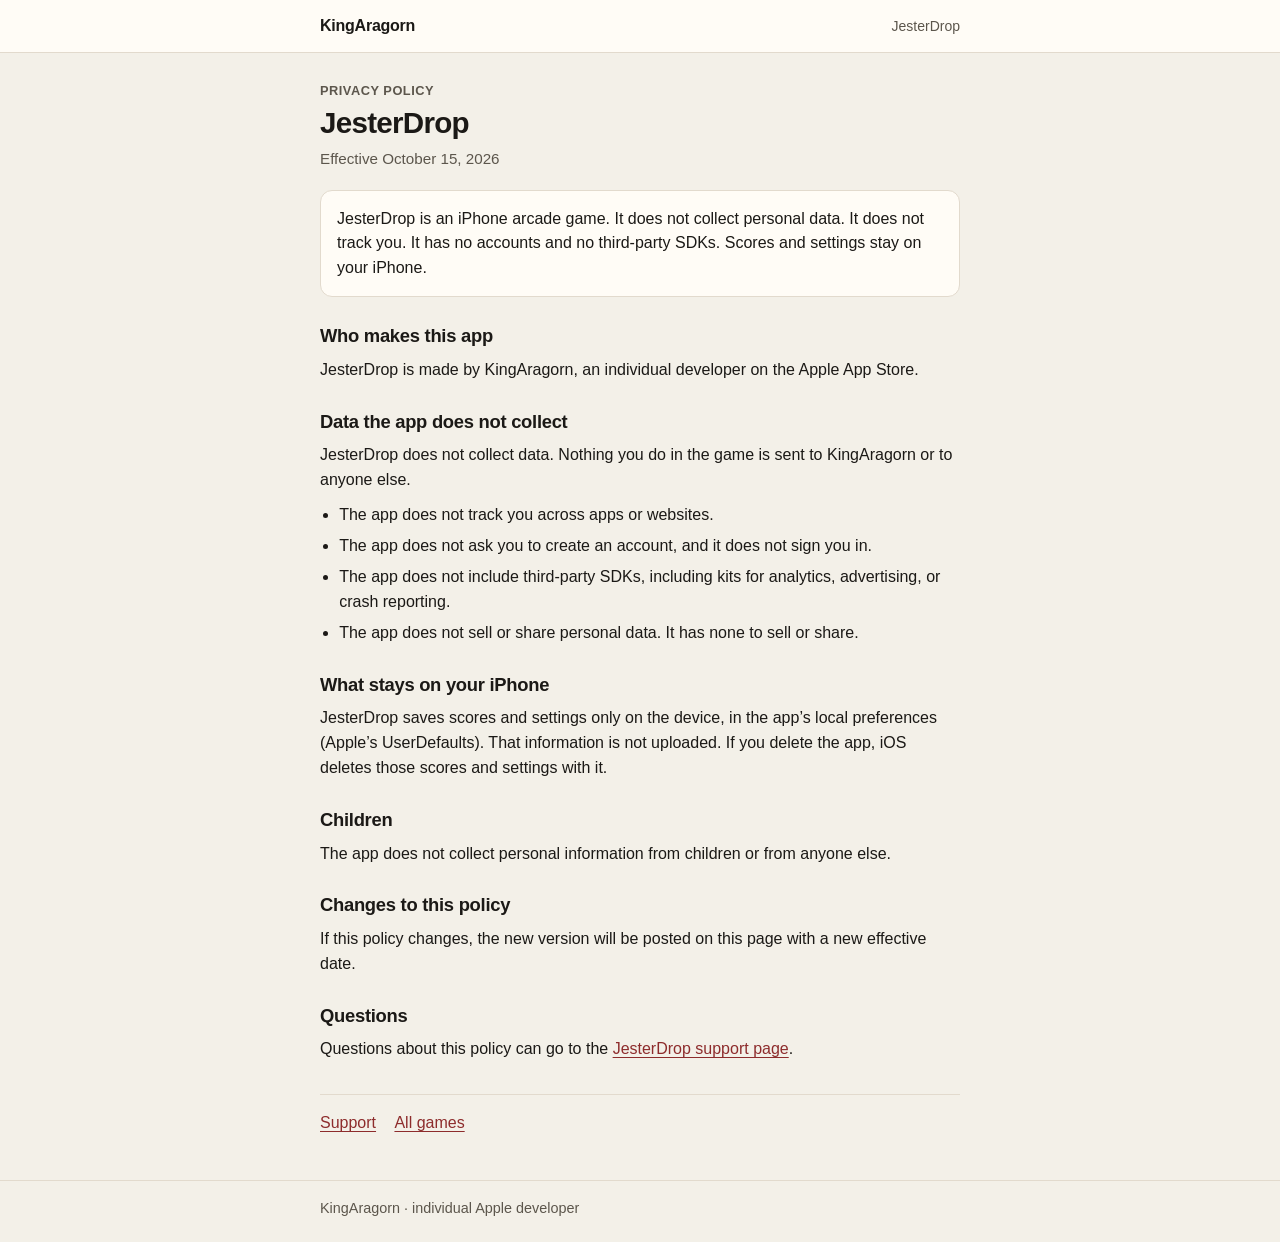
==== jesterdrop/privacy.html @ f9ef1bdb "Add GitHub Pages privacy and support pages for JesterDrop. Publish a root index, a shared stylesheet" ====
<!DOCTYPE html>
<html lang="en">
<head>
  <meta charset="utf-8">
  <meta name="viewport" content="width=device-width, initial-scale=1">
  <meta name="description" content="Privacy policy for JesterDrop, an iPhone arcade game that collects no data.">
  <meta name="theme-color" content="#fffcf6">
  <title>JesterDrop privacy policy</title>
  <link rel="stylesheet" href="../styles.css">
</head>
<body>
  <header class="site-header">
    <div class="wrap">
      <a class="brand" href="../index.html">KingAragorn</a>
      <p class="header-note">JesterDrop</p>
    </div>
  </header>

  <main class="wrap">
    <p class="kicker">Privacy policy</p>
    <h1>JesterDrop</h1>
    <p class="meta">Effective <time datetime="2026-10-15">October 15, 2026</time></p>

    <div class="summary">
      <p>JesterDrop is an iPhone arcade game. It does not collect personal data. It does not track you. It has no accounts and no third-party SDKs. Scores and settings stay on your iPhone.</p>
    </div>

    <h2>Who makes this app</h2>
    <p>JesterDrop is made by KingAragorn, an individual developer on the Apple App Store.</p>

    <h2>Data the app does not collect</h2>
    <p>JesterDrop does not collect data. Nothing you do in the game is sent to KingAragorn or to anyone else.</p>
    <ul>
      <li>The app does not track you across apps or websites.</li>
      <li>The app does not ask you to create an account, and it does not sign you in.</li>
      <li>The app does not include third-party SDKs, including kits for analytics, advertising, or crash reporting.</li>
      <li>The app does not sell or share personal data. It has none to sell or share.</li>
    </ul>

    <h2>What stays on your iPhone</h2>
    <p>JesterDrop saves scores and settings only on the device, in the app’s local preferences (Apple’s UserDefaults). That information is not uploaded. If you delete the app, iOS deletes those scores and settings with it.</p>

    <h2>Children</h2>
    <p>The app does not collect personal information from children or from anyone else.</p>

    <h2>Changes to this policy</h2>
    <p>If this policy changes, the new version will be posted on this page with a new effective date.</p>

    <h2>Questions</h2>
    <p>Questions about this policy can go to the <a href="support.html">JesterDrop support page</a>.</p>

    <nav class="page-nav" aria-label="JesterDrop pages">
      <a href="support.html">Support</a>
      <a href="../index.html">All games</a>
    </nav>
  </main>

  <footer class="site-footer">
    <div class="wrap">
      <p>KingAragorn · individual Apple developer</p>
    </div>
  </footer>
</body>
</html>
---- styles.css ----
:root {
  color-scheme: light;
  --bg: #f3f0e8;
  --surface: #fffcf6;
  --ink: #1b1916;
  --muted: #5c564c;
  --line: #e2dacd;
  --accent: #8d2c2c;
  --accent-hover: #6d2121;
  --focus: #1b1916;
}

*,
*::before,
*::after {
  box-sizing: border-box;
}

html {
  font-size: 100%;
}

body {
  margin: 0;
  min-height: 100vh;
  display: flex;
  flex-direction: column;
  font-family: -apple-system, BlinkMacSystemFont, "Segoe UI", Roboto, Helvetica, Arial, sans-serif;
  background: var(--bg);
  color: var(--ink);
  line-height: 1.55;
  -webkit-font-smoothing: antialiased;
}

a {
  color: var(--accent);
  text-underline-offset: 0.16em;
}

a:hover {
  color: var(--accent-hover);
}

a:focus-visible {
  outline: 2px solid var(--focus);
  outline-offset: 3px;
  border-radius: 2px;
}

.wrap {
  width: min(40rem, calc(100% - 2rem));
  margin-inline: auto;
}

.site-header {
  background: var(--surface);
  border-bottom: 1px solid var(--line);
}

.site-header .wrap {
  display: flex;
  align-items: baseline;
  justify-content: space-between;
  gap: 1rem;
  padding: 0.85rem 0;
}

.brand {
  color: var(--ink);
  font-weight: 600;
  letter-spacing: -0.015em;
  text-decoration: none;
}

.brand:hover {
  color: var(--accent);
}

.header-note {
  margin: 0;
  color: var(--muted);
  font-size: 0.875rem;
}

main {
  flex: 1;
  padding: 1.75rem 0 2.75rem;
}

h1 {
  margin: 0 0 0.4rem;
  font-size: 1.85rem;
  line-height: 1.15;
  letter-spacing: -0.025em;
}

h2 {
  margin: 1.7rem 0 0.45rem;
  font-size: 1.15rem;
  line-height: 1.3;
  letter-spacing: -0.015em;
}

p {
  margin: 0.6rem 0;
}

.kicker {
  margin: 0 0 0.35rem;
  color: var(--muted);
  font-size: 0.8rem;
  font-weight: 600;
  letter-spacing: 0.04em;
  text-transform: uppercase;
}

.meta {
  margin-top: 0;
  color: var(--muted);
  font-size: 0.95rem;
}

.summary {
  margin: 1.25rem 0 0;
  padding: 0.95rem 1rem;
  background: var(--surface);
  border: 1px solid var(--line);
  border-radius: 12px;
}

.summary p:first-child {
  margin-top: 0;
}

.summary p:last-child {
  margin-bottom: 0;
}

ul {
  margin: 0.5rem 0 0;
  padding-left: 1.2rem;
}

li + li {
  margin-top: 0.4rem;
}

.app-list {
  list-style: none;
  margin: 1.35rem 0 0;
  padding: 0;
  display: grid;
  gap: 0.75rem;
}

.app-card {
  background: var(--surface);
  border: 1px solid var(--line);
  border-radius: 12px;
  padding: 1.05rem 1.1rem 1.1rem;
}

.app-card h2 {
  margin: 0;
}

.app-card p {
  margin: 0.35rem 0 0;
  color: var(--muted);
}

.app-links {
  display: flex;
  flex-wrap: wrap;
  gap: 0.35rem 1.15rem;
  margin-top: 0.8rem;
}

.page-nav {
  display: flex;
  flex-wrap: wrap;
  gap: 0.35rem 1.15rem;
  margin-top: 2rem;
  padding-top: 1rem;
  border-top: 1px solid var(--line);
}

.note {
  color: var(--muted);
  font-size: 0.92rem;
}

.site-footer {
  border-top: 1px solid var(--line);
  color: var(--muted);
  font-size: 0.9rem;
}

.site-footer .wrap {
  padding: 1rem 0 1.4rem;
}

.site-footer p {
  margin: 0;
}

@media (max-width: 32rem) {
  h1 {
    font-size: 1.55rem;
  }

  main {
    padding-top: 1.4rem;
  }

  .header-note {
    display: none;
  }
}
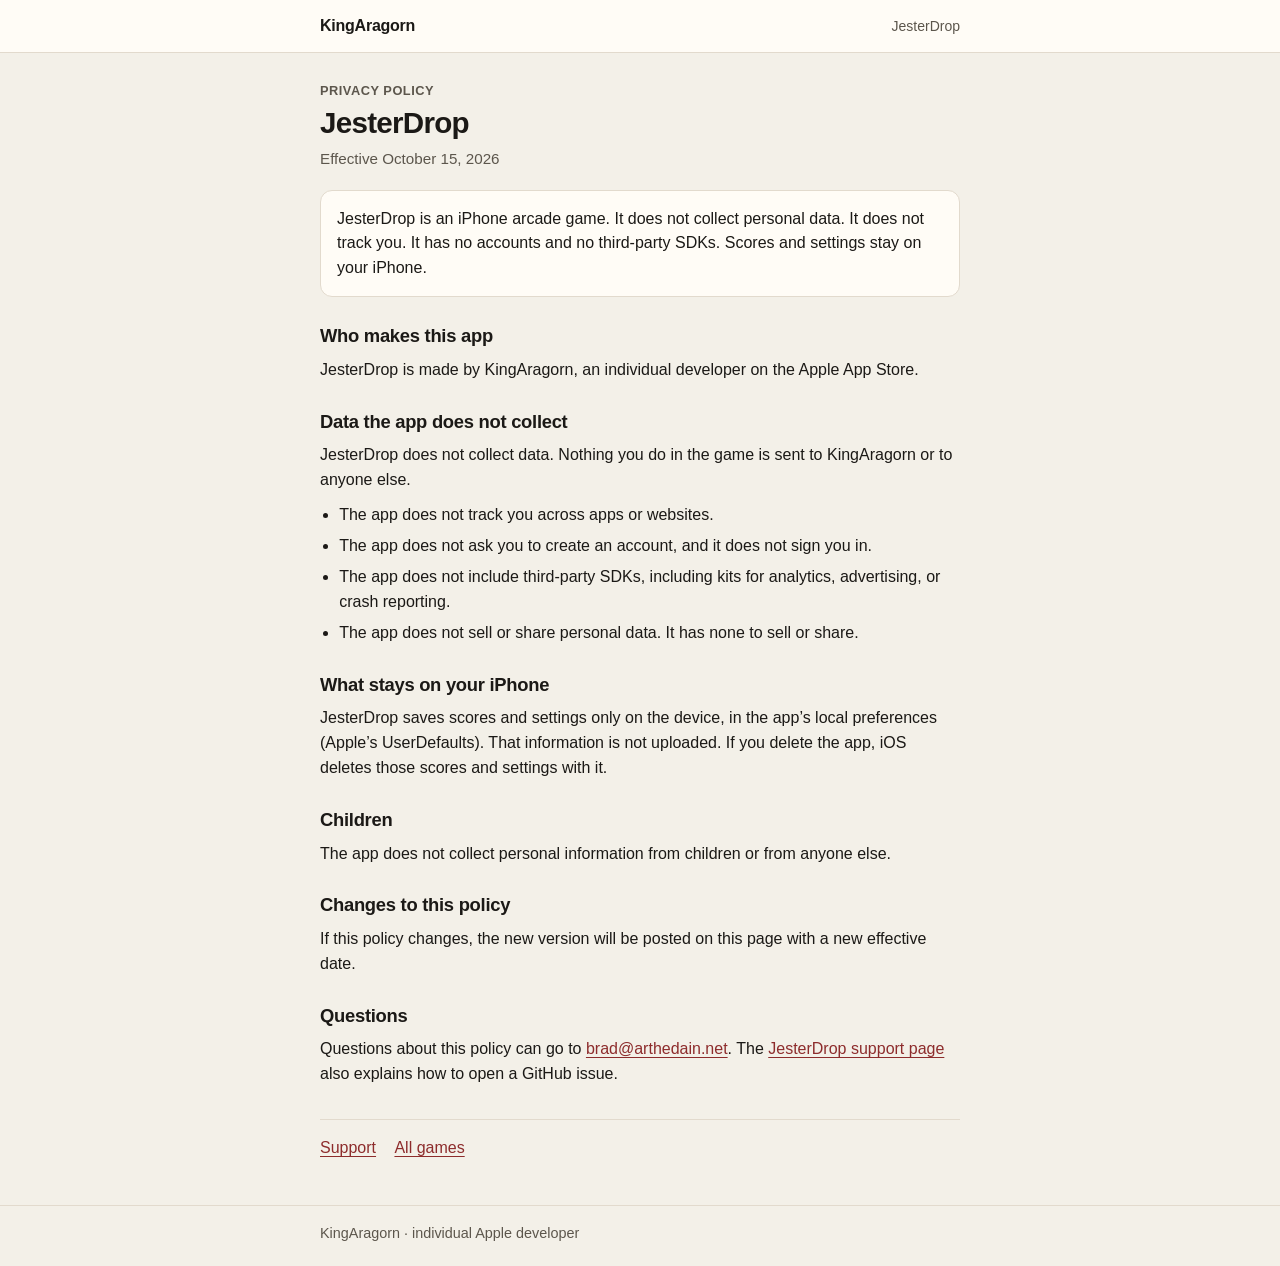
==== commit cacf8b0e: "Use brad@arthedain.net as the support contact. Email is the primary way to get help on the privacy a" ====
--- a/jesterdrop/privacy.html
+++ b/jesterdrop/privacy.html
@@ -47,7 +47,7 @@
     <p>If this policy changes, the new version will be posted on this page with a new effective date.</p>
 
     <h2>Questions</h2>
-    <p>Questions about this policy can go to the <a href="support.html">JesterDrop support page</a>.</p>
+    <p>Questions about this policy can go to <a href="mailto:brad@arthedain.net">brad@arthedain.net</a>. The <a href="support.html">JesterDrop support page</a> also explains how to open a GitHub issue.</p>
 
     <nav class="page-nav" aria-label="JesterDrop pages">
       <a href="support.html">Support</a>
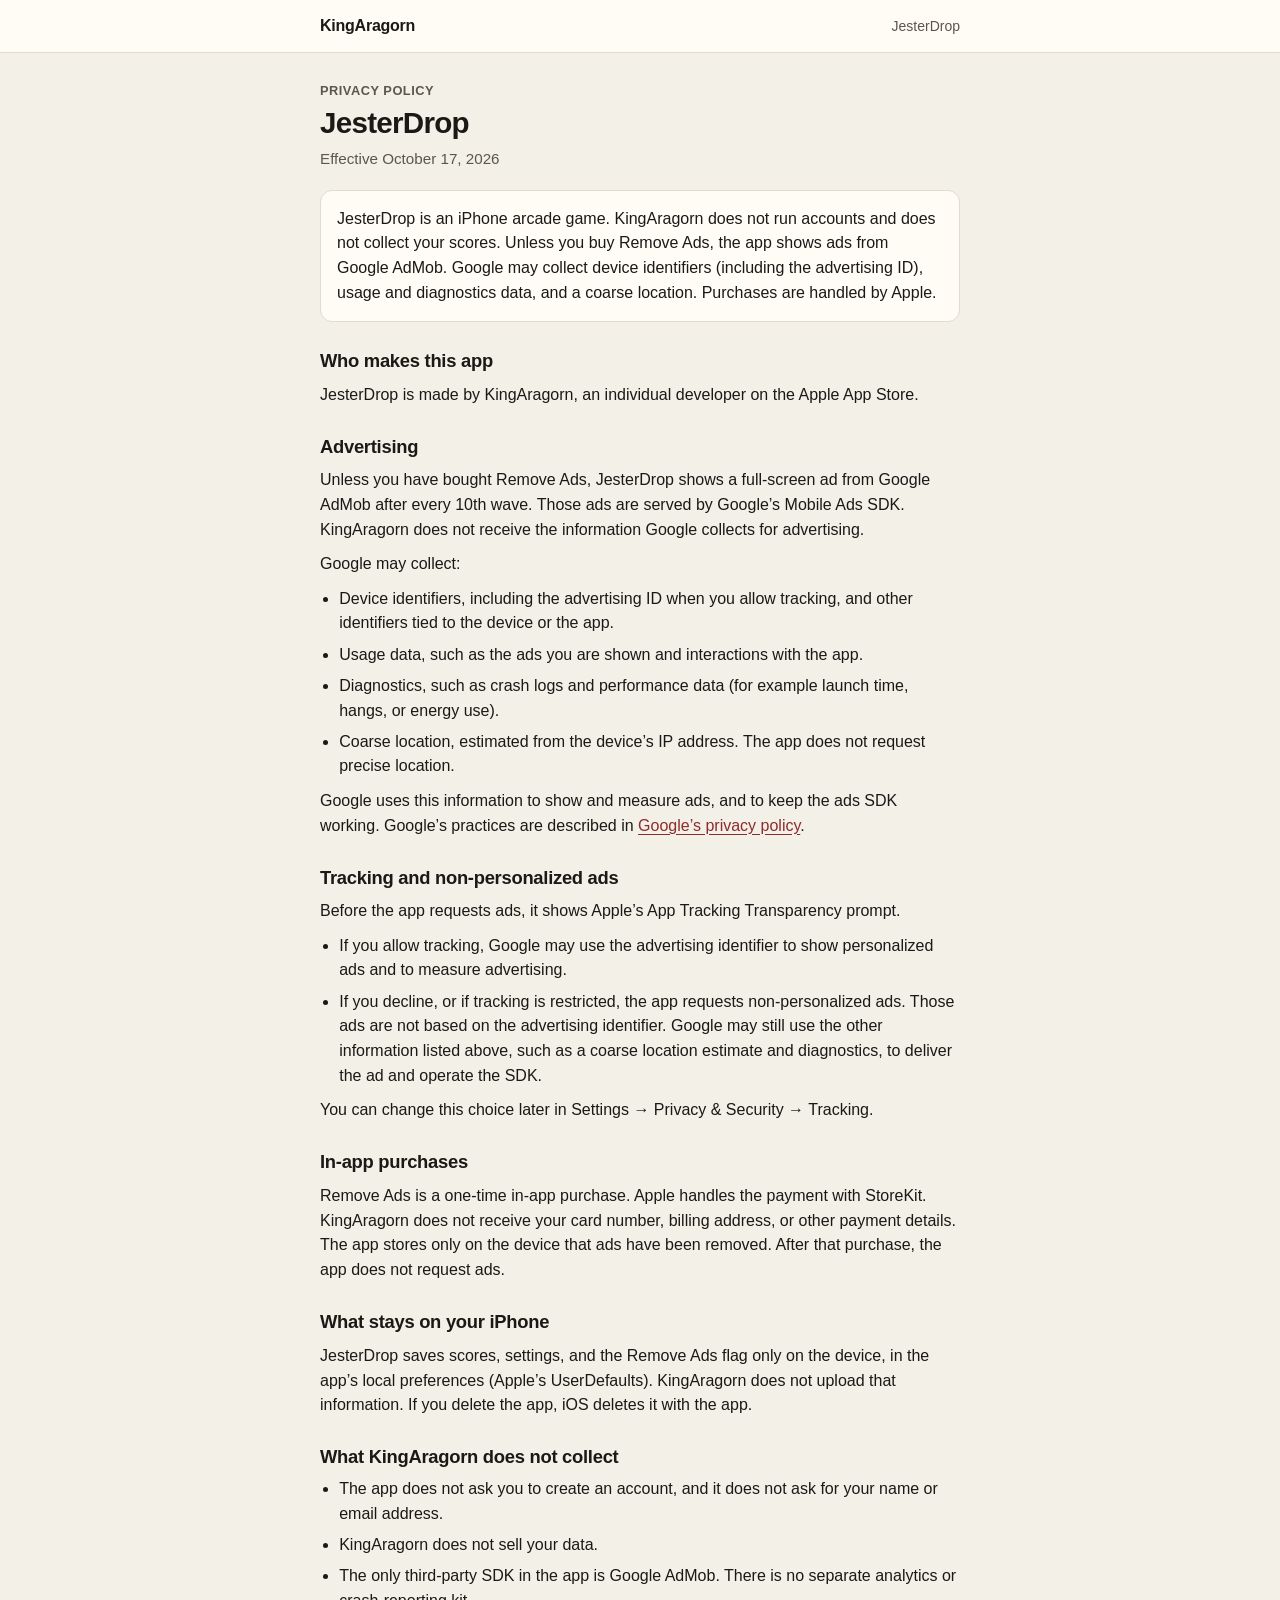
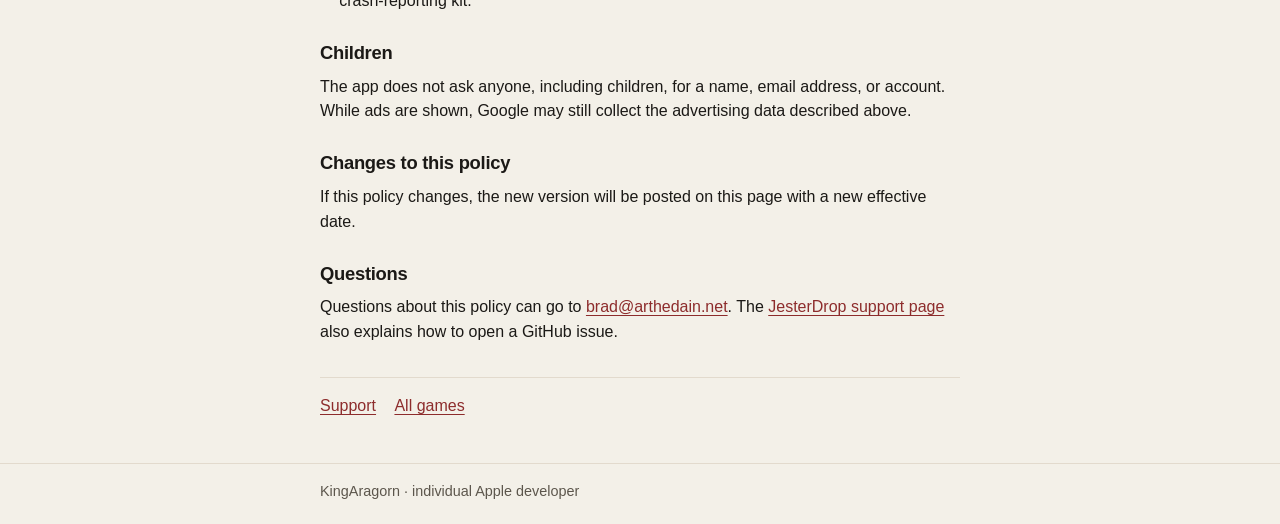
==== commit 46288cff: "Disclose AdMob and Apple purchases in the JesterDrop privacy policy. The policy now covers Google ad" ====
--- a/jesterdrop/privacy.html
+++ b/jesterdrop/privacy.html
@@ -3,7 +3,7 @@
 <head>
   <meta charset="utf-8">
   <meta name="viewport" content="width=device-width, initial-scale=1">
-  <meta name="description" content="Privacy policy for JesterDrop, an iPhone arcade game that collects no data.">
+  <meta name="description" content="Privacy policy for JesterDrop, an iPhone arcade game that shows Google AdMob ads and offers a Remove Ads purchase through Apple.">
   <meta name="theme-color" content="#fffcf6">
   <title>JesterDrop privacy policy</title>
   <link rel="stylesheet" href="../styles.css">
@@ -19,29 +19,49 @@
   <main class="wrap">
     <p class="kicker">Privacy policy</p>
     <h1>JesterDrop</h1>
-    <p class="meta">Effective <time datetime="2026-10-15">October 15, 2026</time></p>
+    <p class="meta">Effective <time datetime="2026-10-17">October 17, 2026</time></p>
 
     <div class="summary">
-      <p>JesterDrop is an iPhone arcade game. It does not collect personal data. It does not track you. It has no accounts and no third-party SDKs. Scores and settings stay on your iPhone.</p>
+      <p>JesterDrop is an iPhone arcade game. KingAragorn does not run accounts and does not collect your scores. Unless you buy Remove Ads, the app shows ads from Google AdMob. Google may collect device identifiers (including the advertising ID), usage and diagnostics data, and a coarse location. Purchases are handled by Apple.</p>
     </div>
 
     <h2>Who makes this app</h2>
     <p>JesterDrop is made by KingAragorn, an individual developer on the Apple App Store.</p>
 
-    <h2>Data the app does not collect</h2>
-    <p>JesterDrop does not collect data. Nothing you do in the game is sent to KingAragorn or to anyone else.</p>
+    <h2>Advertising</h2>
+    <p>Unless you have bought Remove Ads, JesterDrop shows a full-screen ad from Google AdMob after every 10th wave. Those ads are served by Google’s Mobile Ads SDK. KingAragorn does not receive the information Google collects for advertising.</p>
+    <p>Google may collect:</p>
     <ul>
-      <li>The app does not track you across apps or websites.</li>
-      <li>The app does not ask you to create an account, and it does not sign you in.</li>
-      <li>The app does not include third-party SDKs, including kits for analytics, advertising, or crash reporting.</li>
-      <li>The app does not sell or share personal data. It has none to sell or share.</li>
+      <li>Device identifiers, including the advertising ID when you allow tracking, and other identifiers tied to the device or the app.</li>
+      <li>Usage data, such as the ads you are shown and interactions with the app.</li>
+      <li>Diagnostics, such as crash logs and performance data (for example launch time, hangs, or energy use).</li>
+      <li>Coarse location, estimated from the device’s IP address. The app does not request precise location.</li>
+    </ul>
+    <p>Google uses this information to show and measure ads, and to keep the ads SDK working. Google’s practices are described in <a href="https://policies.google.com/privacy">Google’s privacy policy</a>.</p>
+
+    <h2>Tracking and non-personalized ads</h2>
+    <p>Before the app requests ads, it shows Apple’s App Tracking Transparency prompt.</p>
+    <ul>
+      <li>If you allow tracking, Google may use the advertising identifier to show personalized ads and to measure advertising.</li>
+      <li>If you decline, or if tracking is restricted, the app requests non-personalized ads. Those ads are not based on the advertising identifier. Google may still use the other information listed above, such as a coarse location estimate and diagnostics, to deliver the ad and operate the SDK.</li>
+    </ul>
+    <p>You can change this choice later in Settings → Privacy &amp; Security → Tracking.</p>
+
+    <h2>In-app purchases</h2>
+    <p>Remove Ads is a one-time in-app purchase. Apple handles the payment with StoreKit. KingAragorn does not receive your card number, billing address, or other payment details. The app stores only on the device that ads have been removed. After that purchase, the app does not request ads.</p>
+
+    <h2>What stays on your iPhone</h2>
+    <p>JesterDrop saves scores, settings, and the Remove Ads flag only on the device, in the app’s local preferences (Apple’s UserDefaults). KingAragorn does not upload that information. If you delete the app, iOS deletes it with the app.</p>
+
+    <h2>What KingAragorn does not collect</h2>
+    <ul>
+      <li>The app does not ask you to create an account, and it does not ask for your name or email address.</li>
+      <li>KingAragorn does not sell your data.</li>
+      <li>The only third-party SDK in the app is Google AdMob. There is no separate analytics or crash-reporting kit.</li>
     </ul>
 
-    <h2>What stays on your iPhone</h2>
-    <p>JesterDrop saves scores and settings only on the device, in the app’s local preferences (Apple’s UserDefaults). That information is not uploaded. If you delete the app, iOS deletes those scores and settings with it.</p>
-
     <h2>Children</h2>
-    <p>The app does not collect personal information from children or from anyone else.</p>
+    <p>The app does not ask anyone, including children, for a name, email address, or account. While ads are shown, Google may still collect the advertising data described above.</p>
 
     <h2>Changes to this policy</h2>
     <p>If this policy changes, the new version will be posted on this page with a new effective date.</p>
